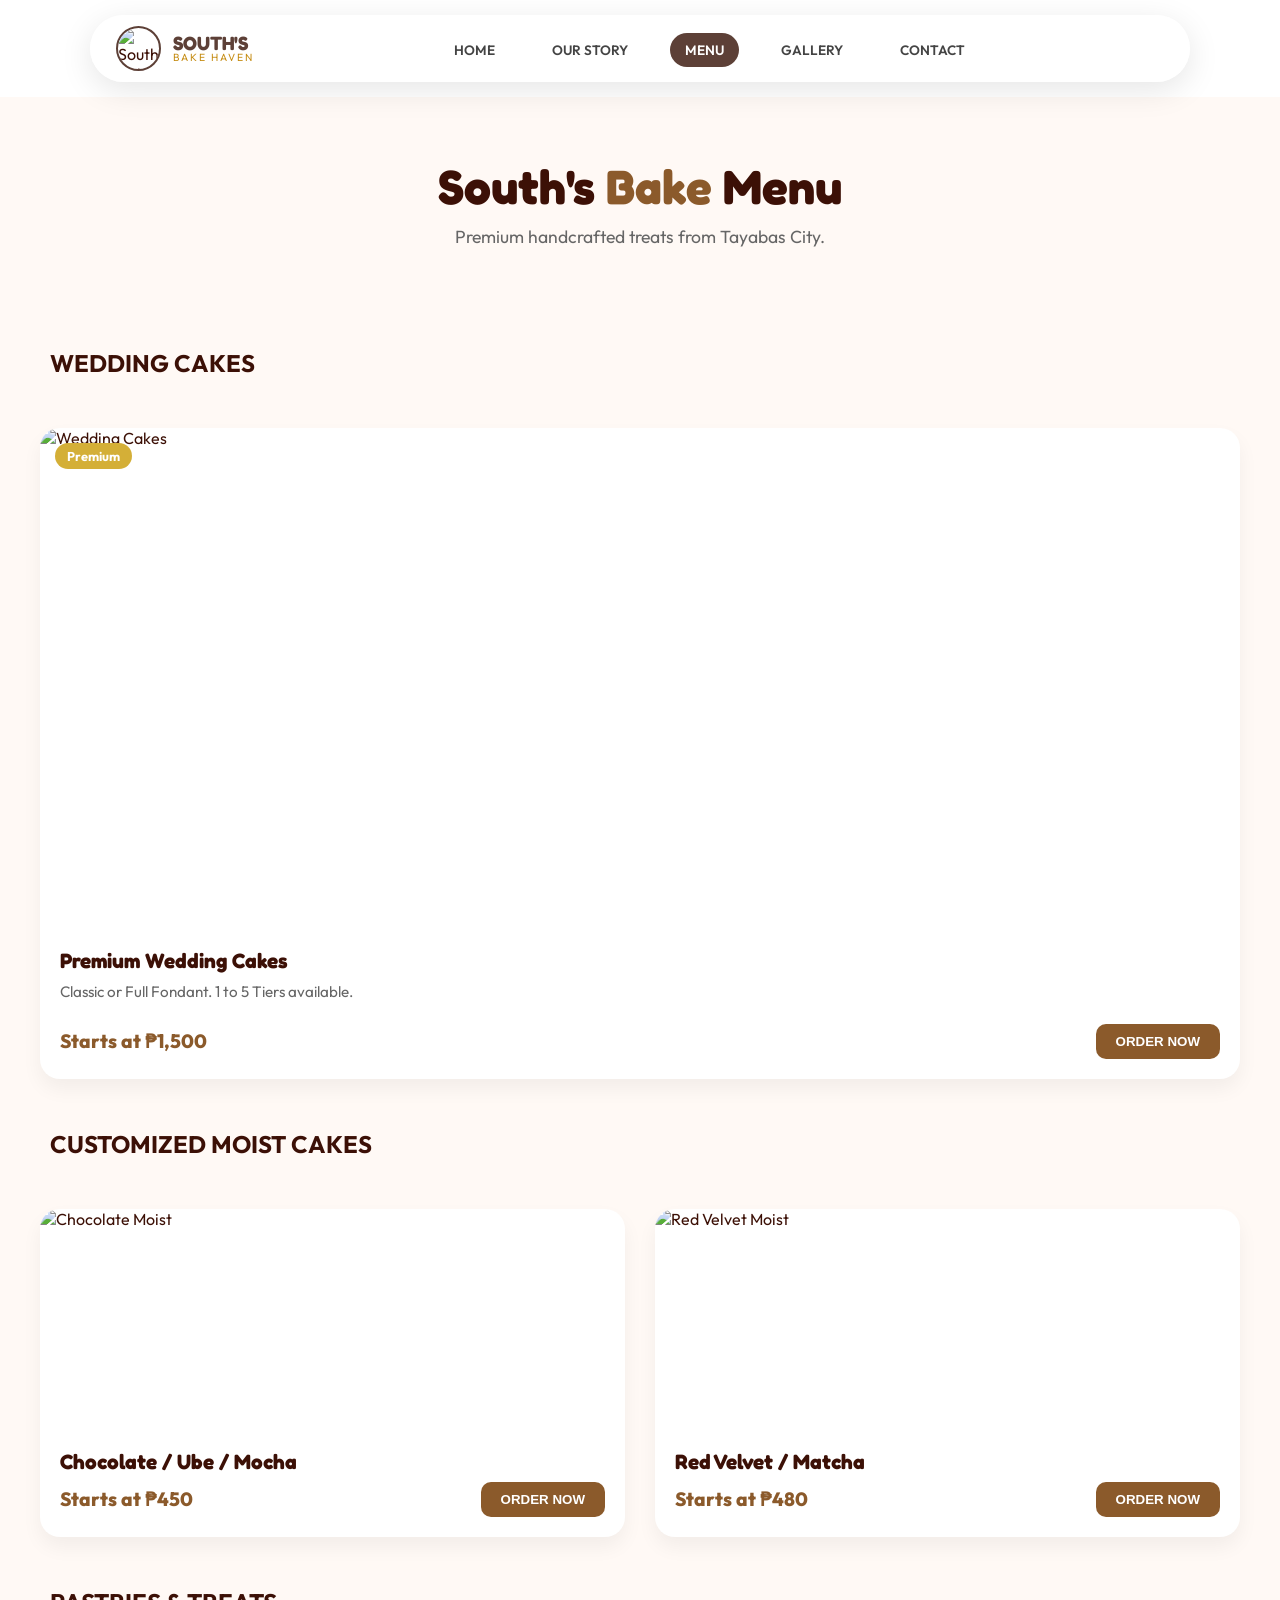
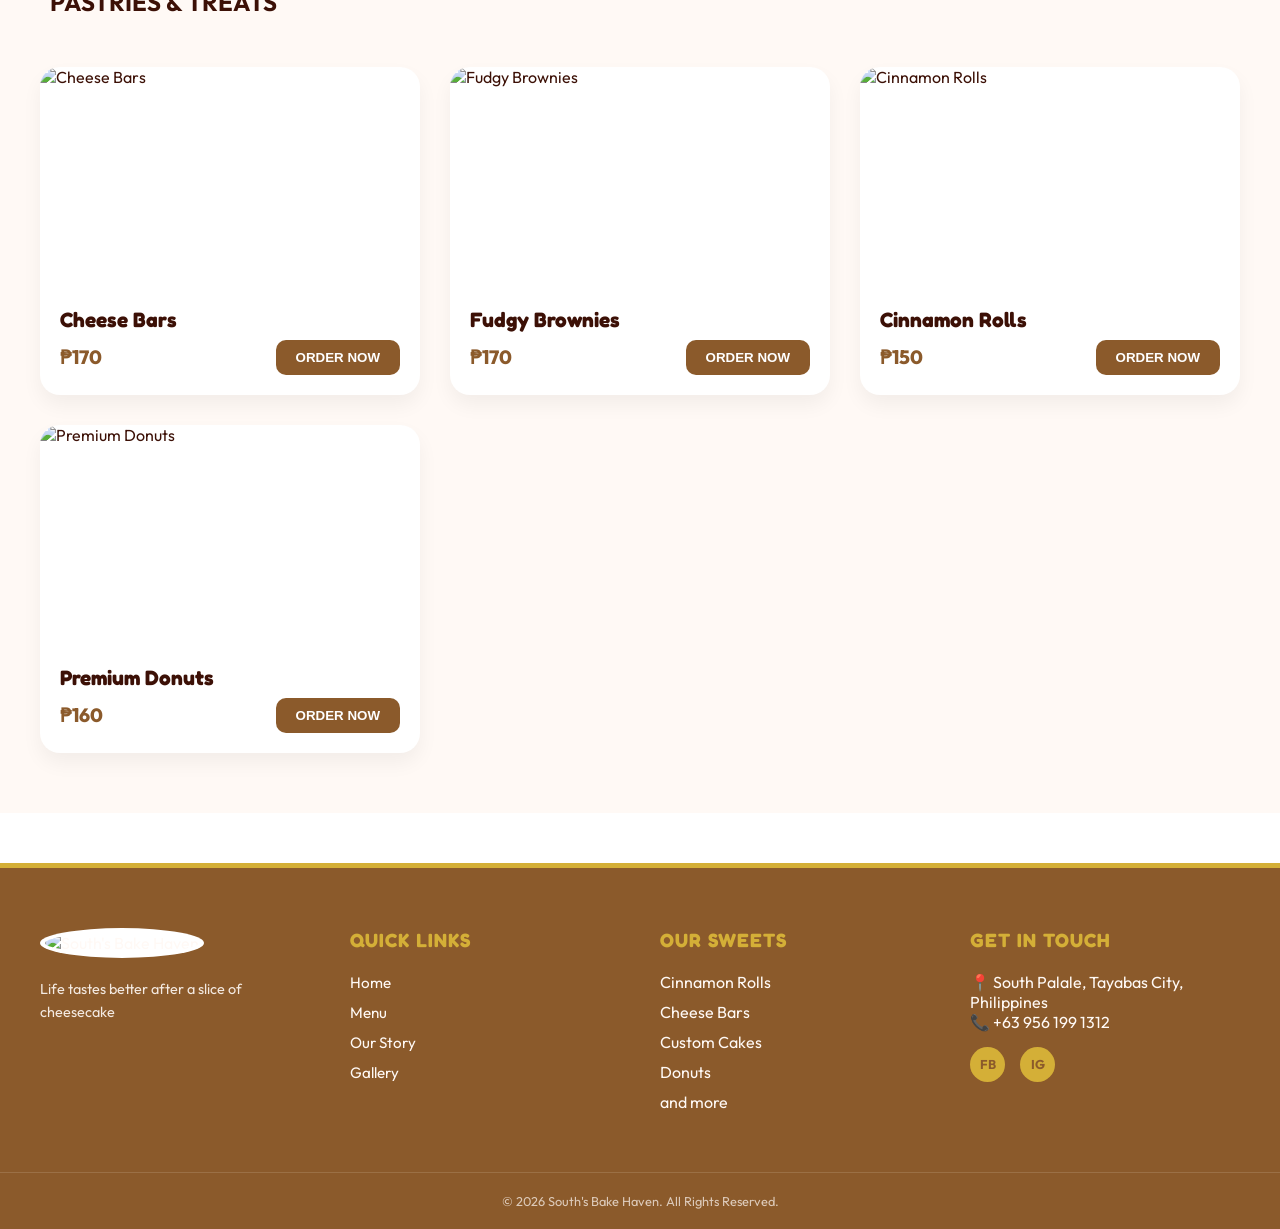
==== menu.html @ 2a36f2ab "Add files via upload" ====
<!DOCTYPE html>
<html lang="en">

<head>
    <!-- Basic settings and Title of the page -->
    <meta charset="UTF-8">
    <meta name="viewport" content="width=device-width, initial-scale=1.0">
    <title>Menu | South's Bake Haven</title>
    
    <!-- Link to stylish fonts from Google -->
    <link
        href="https://fonts.googleapis.com/css2?family=Fredoka:wght@400;600;700&family=Outfit:wght@300;500;800&display=swap"
        rel="stylesheet">
    
    <!-- Link to your CSS design files -->
    <link rel="stylesheet" href="style.css">
    <link rel="stylesheet" href="animatedNavBAR.css">
</head>

<body>

    <!-- Header: The top navigation bar -->
    <header class="navbar">
    <div class="nav-container">
        <!-- Logo box with image and shop name -->
        <div class="logo-box">
            <img src="pictures/logo/South Logo.jpg" alt="South's Bake Haven" class="logo">
            <div class="logo-text-group">
                <span class="logo-main">SOUTH'S</span>
                <span class="logo-sub">BAKE HAVEN</span>
            </div>
        </div>

        <!-- Navigation Links to other pages -->
        <nav class="nav-links" id="nav-menu">
            <a href="index.html">HOME</a>
            <a href="aboutCake.html">OUR STORY</a>
            <a href="menu.html" class="active">MENU</a> <!-- Highlighted as active page -->
            <a href="gallery.html">GALLERY</a>
            <a href="menu.html#contact-section">CONTACT</a>
        </nav>

        <!-- Toggle button for mobile view -->
        <div class="nav-right">
            <button class="mobile-toggle" onclick="toggleMenu()">
                <span></span><span></span><span></span>
            </button>
        </div>
    </div>
</header>

    <!-- Main Content: The Menu List -->
    <main class="menu-page">
        <!-- Menu Header section with title and description -->
        <div class="menu-header">
            <h1 class="page-title">South's <span class="text-caramelbrown"> Bake</span> Menu</h1>
            <p class="page-desc">Premium handcrafted treats from Tayabas City.</p>
        </div>

        <!-- Category: Wedding Cakes -->
        <h2 class="section-divider">WEDDING CAKES</h2>
        <div class="menu-grid">
            <div class="menu-item wedding-item">
                <div class="item-img">
                    <span class="badge">Premium</span>
                    <img src="pictures/menuImages/WedCAKES.jpg" alt="Wedding Cakes">
                </div>
                <div class="item-details">
                    <h3>Premium Wedding Cakes</h3>
                    <p>Classic or Full Fondant. 1 to 5 Tiers available.</p>
                    <div class="item-footer">
                        <span class="price">Starts at ₱1,500</span>
                        <!-- Button that opens the Wedding-specific popup (Modal) -->
                        <button class="btn-add"
                            onclick="openWeddingModal('Wedding Cakes', 'pictures/menuImages/c517b421-ce12-444f-a0a3-b659e6778b23.jpg')">ORDER NOW</button>
                    </div>
                </div>
            </div>
        </div>

        <!-- Category: Customized Moist Cakes -->
        <h2 class="section-divider">CUSTOMIZED MOIST CAKES</h2>
        <div class="menu-grid">
            <!-- Item: Choco/Ube/Mocha -->
            <div class="menu-item">
                <div class="item-img"><img src="pictures/menuImages/moistCAKESCHOCO.png" alt="Chocolate Moist"></div>
                <div class="item-details">
                    <h3>Chocolate / Ube / Mocha</h3>
                    <div class="item-footer">
                        <span class="price">Starts at ₱450</span>
                        <!-- Button that opens the Moist Cake popup -->
                        <button class="btn-add"
                            onclick="openMoistModal('Chocolate/Ube/Mocha Moist Cake', 450, 'pictures/menuImages/moistCAKESCHOCO.png')">ORDER NOW</button>
                    </div>
                </div>
            </div>
            <!-- Item: Red Velvet/Matcha -->
            <div class="menu-item">
                <div class="item-img"><img src="pictures/menuImages/moistCakesMATCHA.png" alt="Red Velvet Moist"></div>
                <div class="item-details">
                    <h3>Red Velvet / Matcha</h3>
                    <div class="item-footer">
                        <span class="price">Starts at ₱480</span>
                        <button class="btn-add"
                            onclick="openMoistModal('Red Velvet/Matcha Moist Cake', 480, 'pictures/menuImages/moistCakesMATCHA.png')">ORDER NOW</button>
                    </div>
                </div>
            </div>
        </div>

        <!-- Category: Pastries & Small Treats -->
        <h2 class="section-divider">PASTRIES & TREATS</h2>
        <div class="menu-grid">
            <!-- Item: Cheese Bars -->
            <div class="menu-item">
                <div class="item-img"><img src="pictures/menuImages/cheeseBars.png" alt="Cheese Bars"></div>
                <div class="item-details">
                    <h3>Cheese Bars</h3>
                    <div class="item-footer">
                        <span class="price">₱170</span>
                        <!-- Button that opens the Pastry popup with 2 price options (Solo/Box) -->
                        <button class="btn-add"
                            onclick="openPastryModal('Cheese Bars', 170, 330, 'pictures/menuImages/cheeseBars.png')">ORDER NOW</button>
                    </div>
                </div>
            </div>
            <!-- Item: Fudgy Brownies -->
            <div class="menu-item">
                <div class="item-img"><img src="pictures/menuImages/fudgyBrownies.png" alt="Fudgy Brownies"></div>
                <div class="item-details">
                    <h3>Fudgy Brownies</h3>
                    <div class="item-footer">
                        <span class="price">₱170</span>
                        <button class="btn-add"
                            onclick="openPastryModal('Fudgy Brownies', 170, 330, 'pictures/menuImages/fudgyBrownies.png')">ORDER NOW</button>
                    </div>
                </div>
            </div>
            <!-- Item: Cinnamon Rolls -->
            <div class="menu-item">
                <div class="item-img"><img src="pictures/menuImages/cinnamonRolls.png" alt="Cinnamon Rolls"></div>
                <div class="item-details">
                    <h3>Cinnamon Rolls</h3>
                    <div class="item-footer">
                        <span class="price">₱150</span>
                        <button class="btn-add"
                            onclick="openPastryModal('Cinnamon Rolls', 150, 290, 'pictures/menuImages/cinnamonRolls.png')">ORDER NOW</button>
                    </div>
                </div>
            </div>
            <!-- Item: Premium Donuts -->
            <div class="menu-item">
                <div class="item-img"><img src="pictures/menuImages/premiumDonuts.png" alt="Premium Donuts"></div>
                <div class="item-details">
                    <h3>Premium Donuts</h3>
                    <div class="item-footer">
                        <span class="price">₱160</span>
                        <button class="btn-add"
                            onclick="openPastryModal('Premium Donuts', 160, 310, 'pictures/menuimages/premiumDonuts.png')">ORDER NOW</button>
                    </div>
                </div>
            </div>
        </div>
    </main>

    <!-- Order Modal: The popup window that appears when you click 'ORDER NOW' -->
    <div id="orderModal" class="modal">
        <div class="modal-content">
            <div class="modal-header">
                <h2 id="modalName">Product Name</h2>
                <span class="close-modal" onclick="closeModal()">&times;</span>
            </div>
            <div class="modal-body">
                <img id="modalImg" src="" alt="Product Image" class="modal-main-img"
                    style="width:100%; border-radius:15px; margin-bottom:15px;">
                <!-- This div will be filled with options (size, quantity, etc.) by JavaScript -->
                <div id="modalDynamicBody"></div>
            </div>
            <div class="modal-footer">
                <div class="total-section">
                    <span>Total Price:</span>
                    <h3 id="displayPrice">₱0.00</h3>
                </div>
                <button class="btn-confirm-order" onclick="confirmOrder()">SEND TO WHATSAPP</button>
            </div>
        </div>
    </div>

    <!-- Footer: Bottom part of the website -->
    <footer class="footer">
        <div class="footer-container">
            <!-- Shop slogan -->
            <div class="footer-column">
                <img src="pictures//logo/South Logo.jpg" alt="South's Bake Haven" class="footer-logo">
                <p class="footer-about">Life tastes better after a slice of cheesecake</p>
            </div>

            <!-- Links list -->
            <div class="footer-column">
                <h3>QUICK LINKS</h3>
                <ul>
                    <li><a href="index.html">Home</a></li>
                    <li><a href="menu.html">Menu</a></li>
                    <li><a href="aboutCake.html">Our Story</a></li>
                    <li><a href="gallery.html">Gallery</a></li>
                </ul>
            </div>

            <!-- Products list -->
            <div class="footer-column">
                <h3>OUR SWEETS</h3>
                <ul>
                    <li>Cinnamon Rolls</li>
                    <li>Cheese Bars</li>
                    <li>Custom Cakes</li>
                    <li>Donuts</li>
                    <li>and more</li>
                </ul>
            </div>

            <!-- Contact Information and Social Media -->
           <div class="footer-column" id="contact-section">
                <h3>GET IN TOUCH</h3>
                <p>📍 South Palale, Tayabas City, Philippines</p>
                  <p>📞 +63 956 199 1312</p>
                <div class="social-links">
                    <a href="https://www.facebook.com/southiessweetspot" class="social-icon" title="Facebook">FB</a>
                    <a href="#" class="social-icon" title="Instagram">IG</a>
                </div>
            </div>
        </div>

        <!-- Copyright notice -->
        <div class="footer-bottom">
            <p>&copy; 2026 South's Bake Haven. All Rights Reserved.</p>
        </div>
    </footer>

    <!-- Link to all JavaScript files for the logic and effects -->
    <script src="config.js"></script>
    <script src="ui-effects.js"></script>
    <script src="modal-manager.js"></script>
    <script src="order-logic.js"></script>
</body>

</html>
---- style.css ----
:root {
    --dk-softgold: #D4AF37;
    --dk-caramelbrown: #8B5A2B;
    --dk-brown: #3C1006;
    --dk-cream: #FFF9F5;
    --white: #FFFFFF;
}
html {
    scroll-behavior: smooth;
}

* {
    margin: 0;
    padding: 0;
    box-sizing: border-box;
}

body {
    font-family: 'Outfit', sans-serif;
    background-color: var(--white);
    color: var(--dk-brown);
    overflow-x: hidden;
    
}


.btn-pill {
    display: inline-block;
    padding: 12px 28px;
    border-radius: 50px;
    font-weight: 800;
    text-decoration: none;
    text-align: center;
    font-size: 0.85rem;
    transition: transform 0.2s, box-shadow 0.2s;
}

.btn-pill:hover {
    transform: translateY(-2px);
    box-shadow: 0 5px 15px rgba(0,0,0,0.1);
}

.btn-caramelbrown { background: var(--dk-caramelbrown); color: white; }
.btn-softgold { background: var(--dk-softgold); color: white; }
.btn-outline { border: 2px solid var(--dk-caramelbrown); color: var(--dk-caramelbrown); }


.home {
    background-color: var(--dk-cream);
    padding: 100px 0;
    min-height: 90vh;
    display: flex;
    align-items: center;
    position: relative;
    overflow: hidden;
}

.home-inner {
    max-width: 1300px;
    margin: 0 auto;
    padding: 0 40px;
    display: grid;
    grid-template-columns: 1.2fr 0.8fr; 
    gap: 80px;
    align-items: center;
    position: relative;
    z-index: 2;
}


.home-title {
    font-family: 'Fredoka', cursive;
    font-size: clamp(3rem, 6vw, 4.5rem); 
    line-height: 0.95;
    margin-bottom: 25px;
    color: var(--dk-brown);
}

.text-caramelbrown { 
    color: var(--dk-caramelbrown);
    position: relative;
    display: inline-block;
}

.text-caramelbrown::after {
    content: '';
    position: absolute;
    bottom: 5px;
    left: 0;
    width: 100%;
    height: 8px;
    background: var(--dk-softgold);
    opacity: 0.3;
    z-index: -1;
    border-radius: 10px;
}

.home-desc {
    font-size: 1.25rem;
    margin-bottom: 40px;
    color: var(--dk-brown);
    opacity: 0.9;
    max-width: 500px;
    line-height: 1.6;
}


.home-image-container {
    position: relative;
}

.image-wrapper {
    position: relative;
    z-index: 1;
}

.home-img {
    width: 100%;
    height: 500px;
    object-fit: cover;
    border-radius: 60% 40% 70% 30% / 40% 50% 60% 70%;
    box-shadow: 0 20px 50px rgba(60, 16, 6, 0.15);
    transition: all 0.5s ease;
    border: 8px solid var(--white);
}


@keyframes rotateShape {
    from { transform: rotate(0deg); }
    to { transform: rotate(360deg); }
}


.home-actions {
    display: flex;
    gap: 20px;
}


.home-inner:hover .home-img {
    border-radius: 40% 60% 30% 70% / 60% 40% 70% 30%;
    transform: scale(1.02);
}

@media (max-width: 968px) {
    .home-inner {
        grid-template-columns: 1fr;
        text-align: center;
        gap: 60px;
    }
    .home-desc { margin: 0 auto 40px; }
    .home-actions { justify-content: center; }
    .home-img { height: 350px; width: 350px; margin: 0 auto; }
}

.promos {
    padding: 80px 40px;
    max-width: 1300px;
    margin: 0 auto;
}

.promo-grid {
    display: grid;
    grid-template-columns: 1fr 1fr;
    gap: 30px;
}

.promo-card {
    padding: 50px;
    border-radius: 30px;
    color: white;
}

.bg-softgold { background-color: var(--dk-softgold); }
.bg-caramelbrown { background-color: var(--dk-caramelbrown); }

.promo-card h2 {
    font-family: 'Fredoka', cursive;
    font-size: 2.2rem;
    margin-bottom: 10px;
}

.promo-link {
    color: white;
    font-weight: 800;
    text-decoration: none;
    margin-top: 20px;
    display: block;
}

.footer {
    background-color: var(--dk-caramelbrown);
    color: var(--dk-cream);
    padding: 60px 0 20px;
    margin-top: 50px;
    border-top: 5px solid var(--dk-softgold);
}

.footer-container {
    max-width: 1300px;
    margin: 0 auto;
    padding: 0 40px;
    display: grid;
    grid-template-columns: repeat(auto-fit, minmax(200px, 1fr));
    gap: 40px;
}

.footer-logo {
    height: 70px;
    border-radius: 50%;
    margin-bottom: 20px;
    background: white;
    padding: 5px;
}

.footer-column h3 {
    font-family: 'Fredoka', cursive;
    color: var(--dk-softgold);
    margin-bottom: 20px;
    font-size: 1.2rem;
    letter-spacing: 1px;
}

.footer-column ul {
    list-style: none;
}

.footer-column ul li {
    margin-bottom: 10px;
}

.footer-column ul li a {
    color: var(--dk-cream);
    text-decoration: none;
    transition: color 0.3s;
    font-size: 0.95rem;
}

.footer-column ul li a:hover {
    color: var(--dk-softgold);
}

.footer-about {
    line-height: 1.6;
    font-size: 0.9rem;
    opacity: 0.9;
}

.social-links {
    display: flex;
    gap: 15px;
    margin-top: 15px;
}

.social-icon {
    background: var(--dk-softgold);
    color: var(--dk-caramelbrown);
    width: 35px;
    height: 35px;
    display: flex;
    align-items: center;
    justify-content: center;
    border-radius: 50%;
    font-weight: bold;
    font-size: 0.8rem;
    text-decoration: none;
    transition: transform 0.3s;
}

.social-icon:hover {
    transform: scale(1.1);
    background: white;
}

.footer-bottom {
    text-align: center;
    margin-top: 50px;
    padding-top: 20px;
    border-top: 1px solid rgba(255, 248, 231, 0.2);
    font-size: 0.8rem;
    opacity: 0.7;
}


.mobile-toggle {
    display: none;
    flex-direction: column;
    gap: 5px;
    background: none;
    border: none;
    cursor: pointer;
}

.mobile-toggle span {
    width: 25px;
    height: 3px;
    background: var(--dk-brown);
}

@media (max-width: 968px) {
    .nav-links {
        display: none;
        flex-direction: column;
        position: absolute;
        top: 100%;
        left: 0;
        width: 100%;
        background-color: var(--white);
        padding: 20px;
        box-shadow: 0 10px 15px rgba(0,0,0,0.1);
    }
    .nav-links.active { display: flex; }
    .mobile-toggle { display: flex; }
    .btn-pill { padding: 8px 16px; font-size: 0.75rem; }
    
    .home-inner { grid-template-columns: 1fr; text-align: center; }
    .home-actions { justify-content: center; }
    .home-title { font-size: 2.5rem; }
    .promo-grid { grid-template-columns: 1fr; }
}

@media (max-width: 768px) {
    .footer-container {
        grid-template-columns: 1fr 1fr;
        text-align: center;
    }
    .footer-column {
        display: flex;
        flex-direction: column;
        align-items: center;
    }
    .social-links { justify-content: center; }
}

@media (max-width: 480px) {
    .footer-container { grid-template-columns: 1fr; }
}

/* --- MENU PAGE STYLES --- */
.menu-page {
    background-color: var(--dk-cream);
    padding: 60px 0;
    min-height: 80vh;
}

.menu-header {
    text-align: center;
    margin-bottom: 50px;
}

.page-title {
    font-family: 'Fredoka', cursive;
    font-size: 3rem;
    color: var(--dk-brown);
    margin-bottom: 10px;
}

.page-desc {
    font-size: 1.1rem;
    color: #666;
}

/* Filter Buttons */
.menu-filters {
    display: flex;
    justify-content: center;
    gap: 15px;
    margin-bottom: 40px;
    flex-wrap: wrap;
}

.filter-btn {
    background: transparent;
    border: 2px solid var(--dk-caramelbrown);
    color: var(--dk-caramelbrown);
    padding: 10px 25px;
    border-radius: 50px;
    font-weight: 700;
    cursor: pointer;
    transition: all 0.3s ease;
    font-family: 'Outfit', sans-serif;
}

.filter-btn:hover, .filter-btn.active {
    background: var(--dk-caramelbrown);
    color: white;
    transform: translateY(-2px);
    box-shadow: 0 5px 15px rgba(139, 90, 43, 0.3);
}

/* Menu Grid */
.menu-grid {
    display: grid;
    grid-template-columns: repeat(auto-fit, minmax(280px, 1fr));
    gap: 30px;
    max-width: 1300px;
    margin: 0 auto;
    padding: 0 40px;
}

/* Menu Item Card */
.menu-item {
    background: var(--white);
    border-radius: 20px;
    overflow: hidden;
    box-shadow: 0 10px 20px rgba(0,0,0,0.05);
    transition: transform 0.3s ease, box-shadow 0.3s ease;
    display: flex;
    flex-direction: column;
}

.menu-item:hover {
    transform: translateY(-5px);
    box-shadow: 0 15px 30px rgba(0,0,0,0.1);
}

.item-img {
    position: relative;
    height: 220px;
    overflow: hidden;
    
}
.item-img img {
    width: 100%;
    height: 100%;
    object-fit: cover;
    transition: transform 0.5s ease;
}

.menu-item:hover .item-img img {
    transform: scale(1.1);
}
.wedding-item .item-img {
    height: 500px;
}

.badge {
    position: absolute;
    top: 15px;
    left: 15px;
    background: var(--dk-softgold);
    color: white;
    padding: 5px 12px;
    border-radius: 20px;
    font-size: 0.8rem;
    font-weight: 700;
    z-index: 2;
}

.item-details {
    padding: 20px;
    display: flex;
    flex-direction: column;
    flex-grow: 1;
}

.item-details h3 {
    font-family: 'Fredoka', cursive;
    font-size: 1.3rem;
    color: var(--dk-brown);
    margin-bottom: 8px;
}

.item-details p {
    font-size: 0.95rem;
    color: #666;
    margin-bottom: 20px;
    line-height: 1.5;
    flex-grow: 1;
}

.item-footer {
    display: flex;
    justify-content: space-between;
    align-items: center;
    margin-top: auto;
}

.price {
    font-size: 1.2rem;
    font-weight: 800;
    color: var(--dk-caramelbrown);
}

.btn-add {
    background: var(--dk-caramelbrown);
    color: white;
    border: none;
    padding: 10px 20px;
    border-radius: 10px;
    font-weight: 600;
    cursor: pointer;
    transition: background 0.3s;
}

.btn-add:hover {
    background: var(--dk-brown);
}



@keyframes fadeIn {
    from { opacity: 0; transform: translateY(20px); }
    to { opacity: 1; transform: translateY(0); }
}


@media (max-width: 768px) {
    .page-title { font-size: 2.2rem; }
    .menu-grid { grid-template-columns: 1fr; padding: 0 20px; }
    .menu-filters { gap: 10px; }
    .filter-btn { padding: 8px 16px; font-size: 0.9rem; }
}

/* Modal Base */
.modal {
    display: none;
    position: fixed;
    z-index: 9999;
    left: 0; top: 0;
    width: 100%; height: 100%;
    background: rgba(0,0,0,0.7);
    backdrop-filter: blur(8px);
}

.modal-content {
    background: white;
    margin: 2% auto;
    width: 90%;
    max-width: 450px;
    border-radius: 30px;
    overflow: hidden;
    position: relative;
    box-shadow: 0 20px 40px rgba(0,0,0,0.3);
}

/* Header */
.modal-header {
    padding: 20px;
    display: flex;
    justify-content: space-between;
    align-items: center;
    border-bottom: 1px solid #eee;
}

/* Scrollable Body */
.modal-body {
    max-height: 60vh;
    overflow-y: auto;
    padding: 20px;
}

.modal-main-img {
    width: 100%;
    height: 200px;
    object-fit: cover;
    border-radius: 20px;
    margin-bottom: 20px;
}

/* Options Styling */
.group-title {
    display: block;
    font-weight: 800;
    font-size: 1rem;
    margin-bottom: 15px;
    color: var(--dk-brown);
}

.custom-radio-group {
    display: grid;
    grid-template-columns: 1fr 1fr;
    gap: 10px;
    margin-bottom: 25px;
}

.radio-card input { display: none; }
.radio-card span {
    display: block;
    padding: 12px;
    border: 2px solid #eee;
    border-radius: 15px;
    text-align: center;
    font-weight: 600;
    cursor: pointer;
    transition: 0.3s;
}

.radio-card input:checked + span {
    border-color: var(--dk-caramelbrown);
    background: var(--dk-cream);
    color: var(--dk-caramelbrown);
}

#modalDesign {
    width: 100%;
    height: 100px;
    border-radius: 15px;
    padding: 15px;
    border: 1px solid #ddd;
    resize: none;
}

/* Modal Order Footer Section */
.modal-footer {
    padding: 20px;
    background: var(--dk-cream);
    border-top: 1px solid #eee;
}

.total-section {
    display: flex;
    justify-content: space-between;
    align-items: center;
    margin-bottom: 15px;
}

.btn-confirm-order {
    width: 100%;
    padding: 18px;
    background: var(--dk-caramelbrown);
    color: white;
    border: none;
    border-radius: 50px;
    font-weight: 800;
    cursor: pointer;
    font-size: 1rem;
}
.section-divider{
    padding: 50px;
}
---- animatedNavBAR.css ----
/* --- FLOATING NAVBAR --- */
.navbar {
    position: sticky;
    top: 0;
    width: 100%;
    z-index: 1000;
    padding: 15px 0;
    background: transparent; 
}

.nav-container {
    max-width: 95%; 
    width: 1100px;
    margin: 0 auto;
    background: rgba(255, 255, 255, 0.7); /* Glass Effect */
    backdrop-filter: blur(15px);
    -webkit-backdrop-filter: blur(15px);
    border: 1px solid rgba(255, 255, 255, 0.4);
    padding: 10px 25px;
    border-radius: 100px; /* Pill Shape */
    display: flex;
    align-items: center;
    justify-content: space-between;
    box-shadow: 0 8px 32px rgba(0, 0, 0, 0.1);
    transition: all 0.4s cubic-bezier(0.4, 0, 0.2, 1);
}

.nav-container:hover {
    background: rgba(255, 255, 255, 0.9);
    transform: translateY(3px);
    box-shadow: 0 12px 40px rgba(93, 64, 55, 0.15);
}

.logo-box {
    display: flex;
    align-items: center;
    gap: 12px;
}

.logo {
    height: 45px;
    width: 45px;
    border-radius: 50%;
    border: 2px solid #5d4037;
    transition: transform 0.5s ease;
}

.logo-box:hover .logo {
    transform: rotate(360deg);
}

.logo-text-group {
    display: flex;
    flex-direction: column;
    line-height: 1;
}

.logo-main {
    font-family: 'Fredoka', sans-serif;
    font-weight: 700;
    font-size: 1.2rem;
    color: #5d4037;
}

.logo-sub {
    font-family: 'Outfit', sans-serif;
    font-size: 0.65rem;
    letter-spacing: 2px;
    color: #c68e17;
}

/* Navigation Links */
.nav-links a {
    text-decoration: none;
    color: #444;
    font-family: 'Outfit', sans-serif;
    font-weight: 600;
    font-size: 0.85rem;
    margin: 0 12px;
    padding: 8px 15px;
    border-radius: 20px;
    transition: all 0.3s ease;
    position: relative;
}


.nav-links a:hover {
    color: #5d4037;
    background: rgba(198, 142, 23, 0.1);
}

.nav-links a.active {
    background: #5d4037;
    color: #fff;
}


.nav-links a::after {
    content: '';
    position: absolute;
    width: 0;
    height: 2px;
    bottom: 5px;
    left: 50%;
    background: #c68e17;
    transition: all 0.3s ease;
    transform: translateX(-50%);
}

.nav-links a:hover::after {
    width: 50%;
}

.btn-order-unique {
    background: linear-gradient(135deg, #5d4037 0%, #3e2723 100%);
    color: white;
    padding: 10px 22px;
    border-radius: 50px;
    text-decoration: none;
    font-family: 'Fredoka', sans-serif;
    font-size: 0.8rem;
    font-weight: 600;
    letter-spacing: 1px;
    box-shadow: 0 4px 15px rgba(93, 64, 55, 0.3);
    transition: all 0.3s ease;
    display: block;
}

.btn-order-unique:hover {
    transform: scale(1.05);
    box-shadow: 0 6px 20px rgba(93, 64, 55, 0.4);
    letter-spacing: 2px;
}

.nav-right {
    display: flex;
    align-items: center;
    gap: 15px;
}
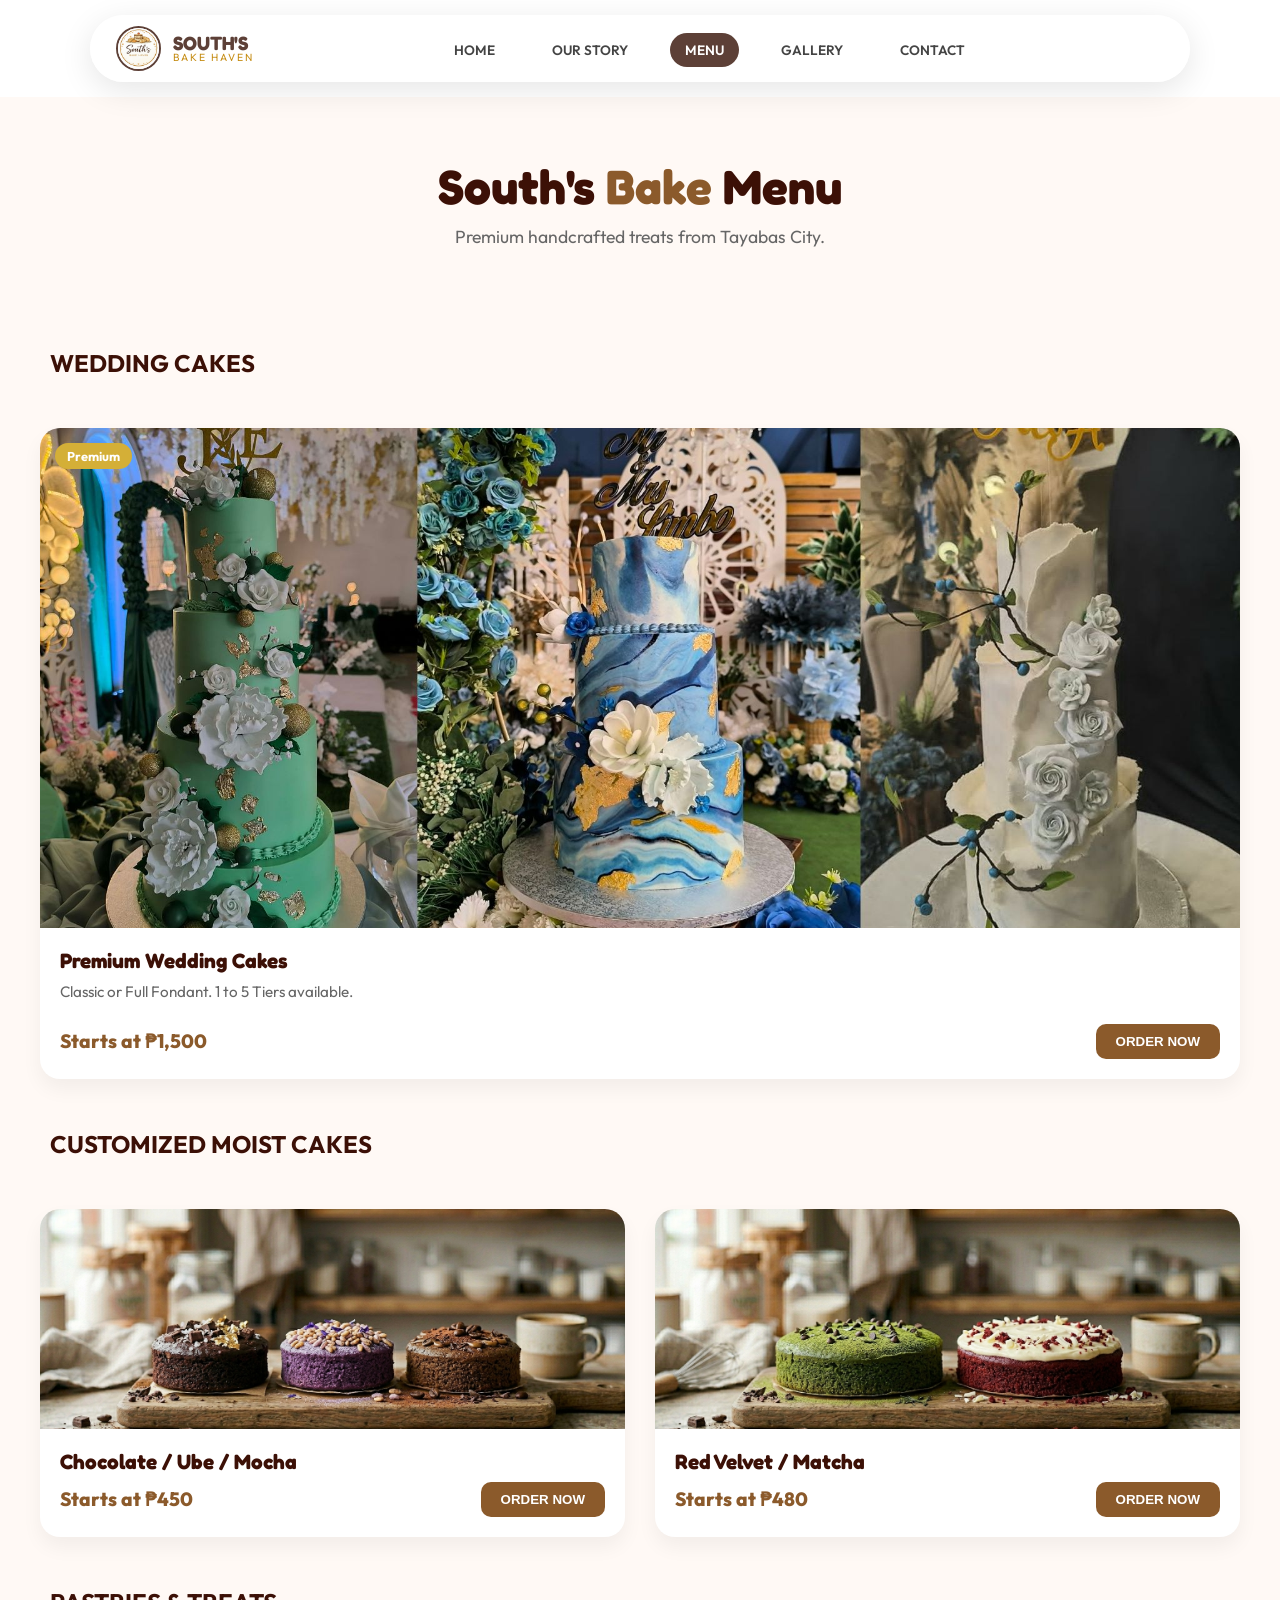
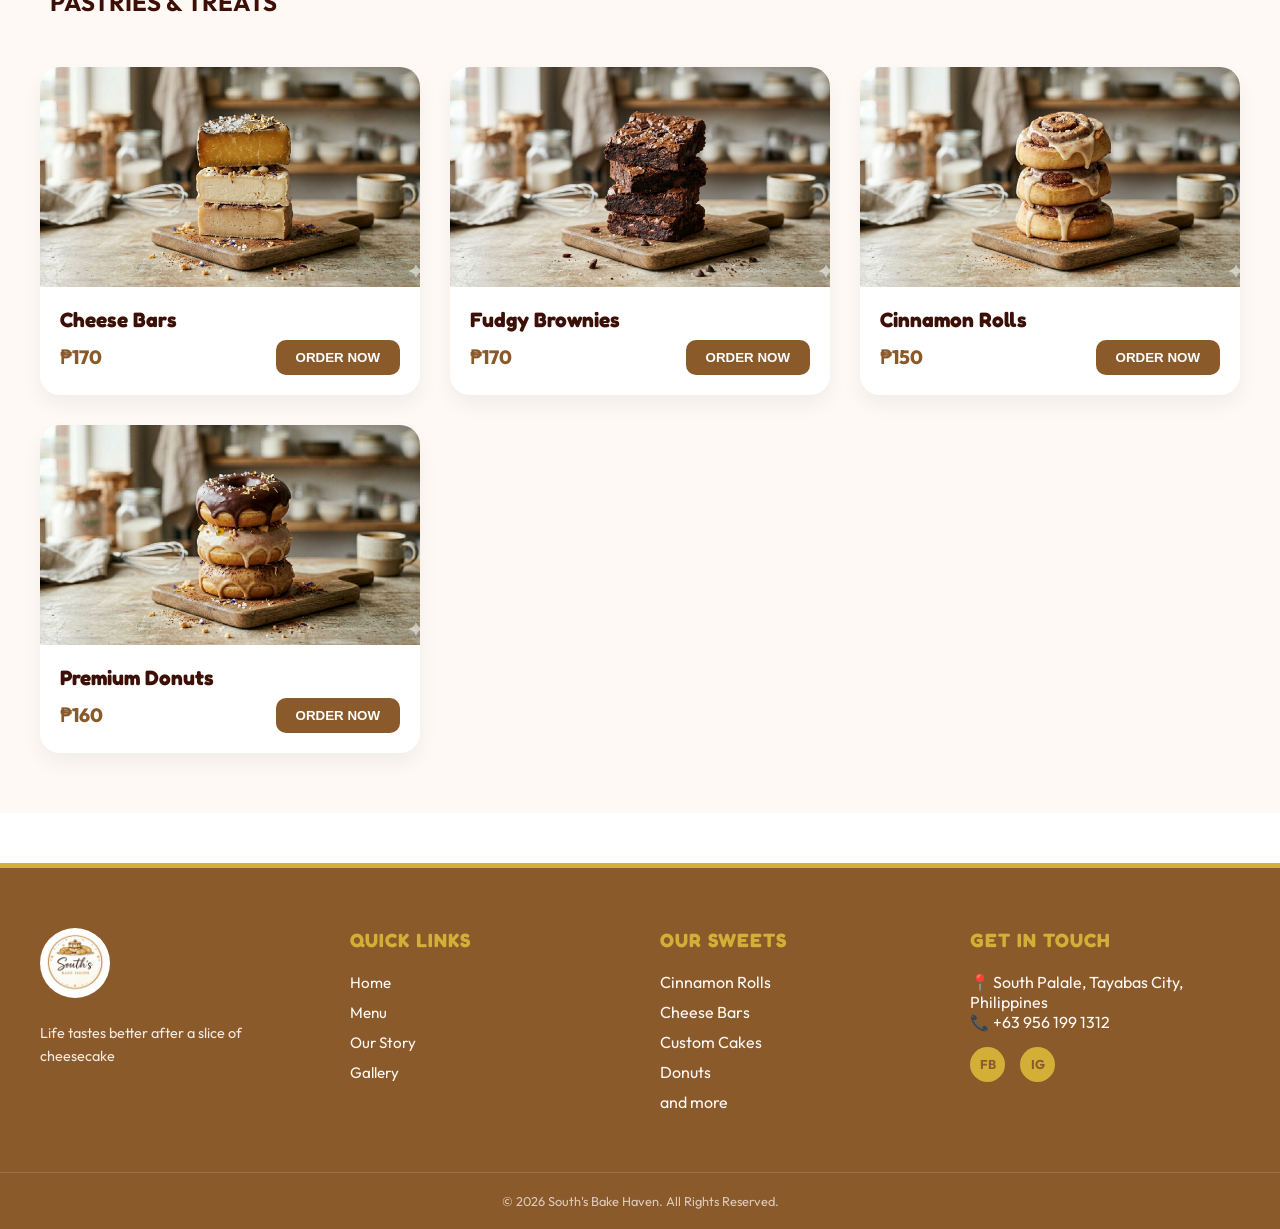
==== commit 32731106: "Update menu.html" ====
--- a/menu.html
+++ b/menu.html
@@ -156,7 +156,7 @@
                     <div class="item-footer">
                         <span class="price">₱160</span>
                         <button class="btn-add"
-                            onclick="openPastryModal('Premium Donuts', 160, 310, 'pictures/menuimages/premiumDonuts.png')">ORDER NOW</button>
+                            onclick="openPastryModal('Premium Donuts', 160, 310, 'pictures/menuImages/premiumDonuts.png')">ORDER NOW</button>
                     </div>
                 </div>
             </div>
@@ -243,4 +243,4 @@
     <script src="order-logic.js"></script>
 </body>
 
-</html>+</html>
